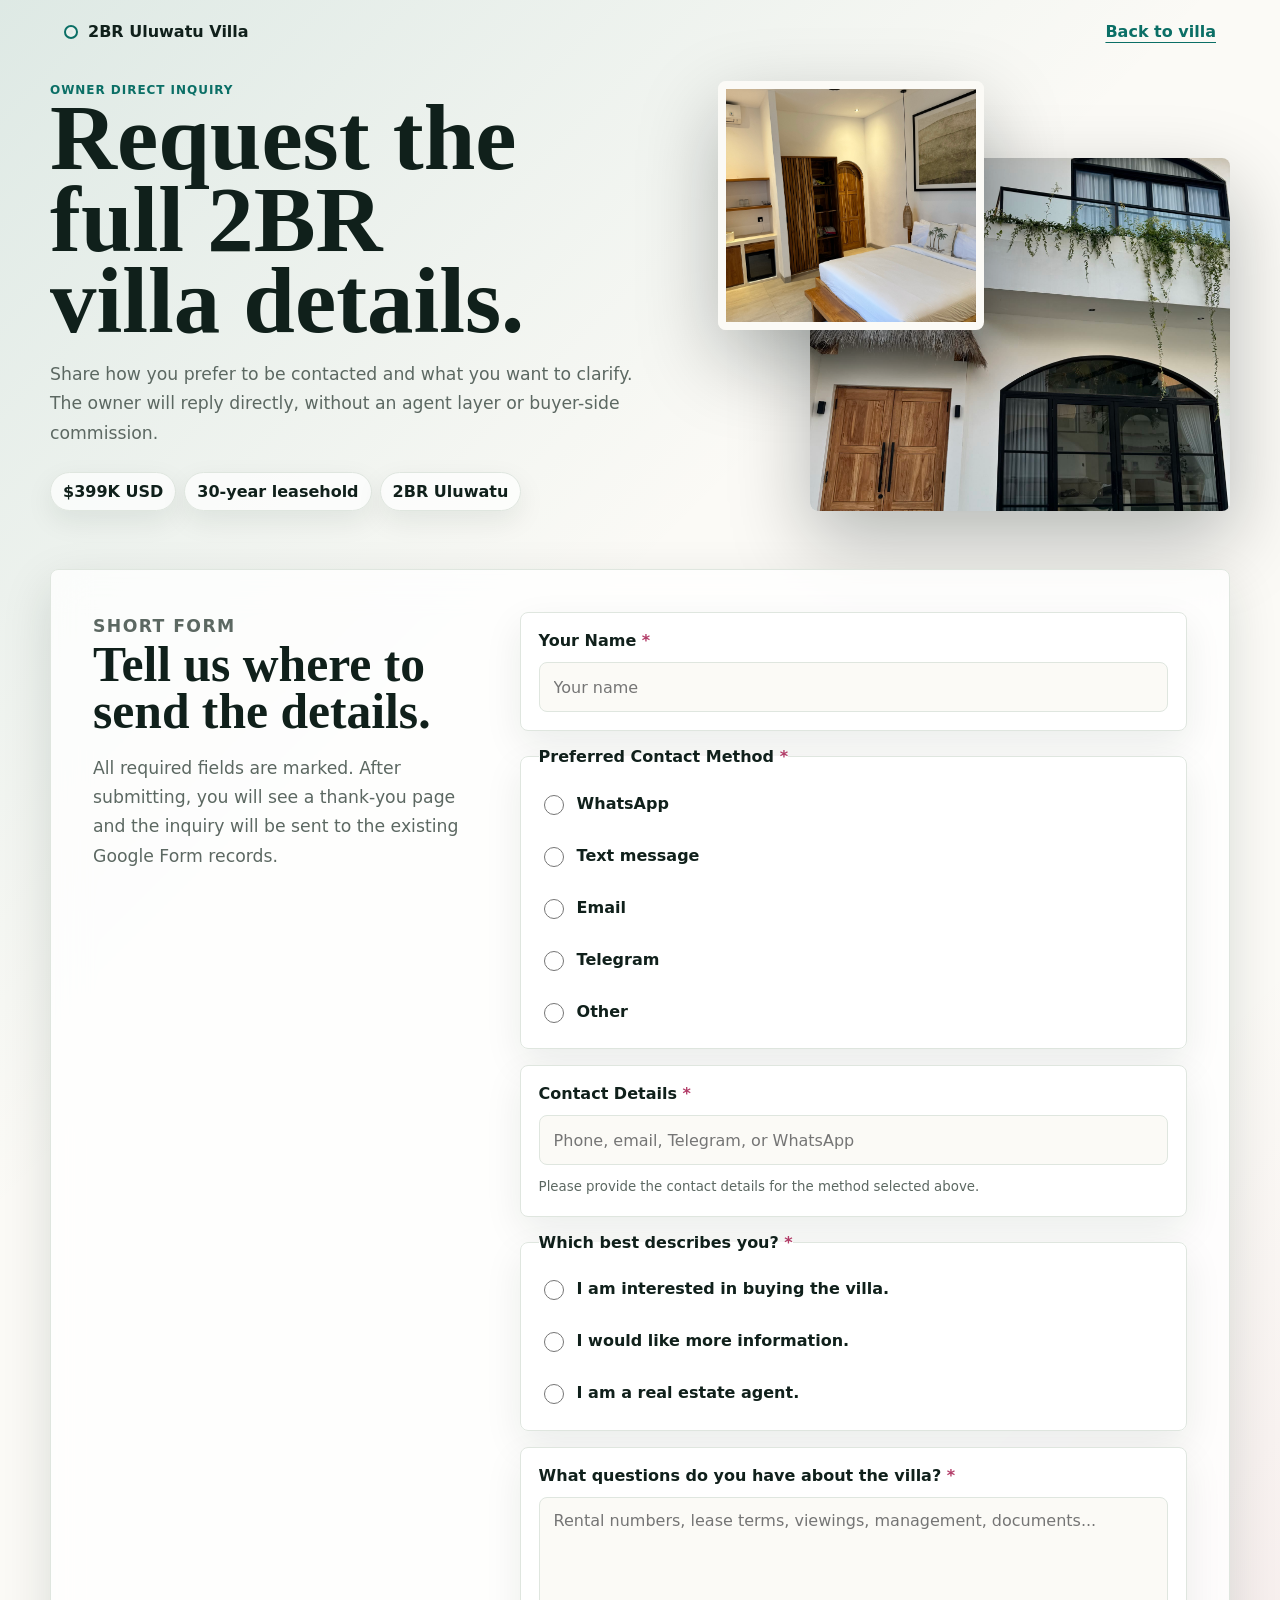
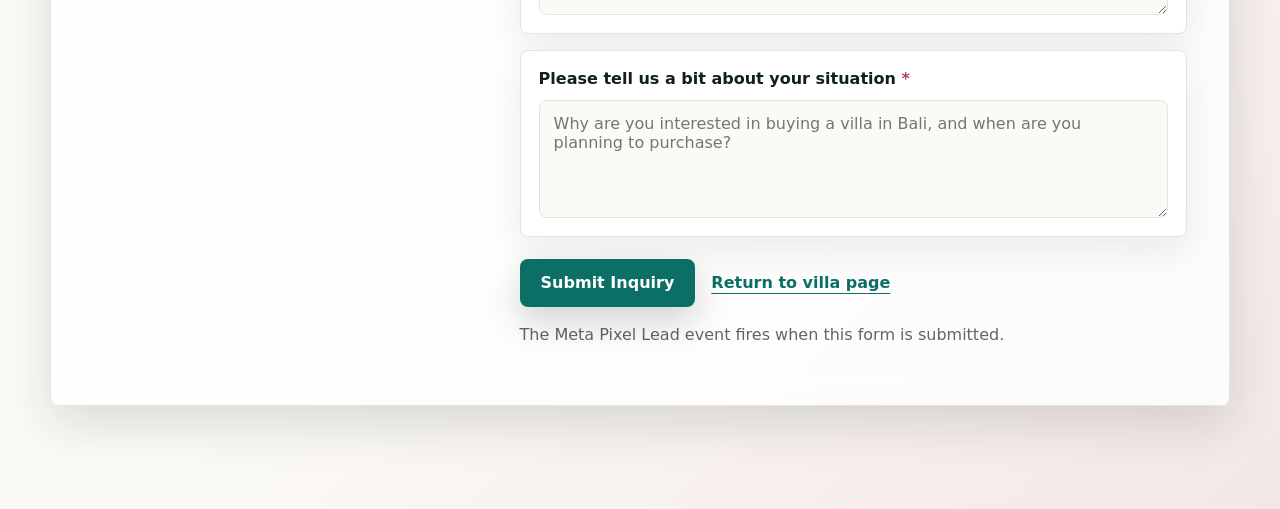
==== inquiry.html @ 570efa14 "Add onsite inquiry form and thank-you page" ====
<!doctype html>
<html lang="en">
  <head>
    <meta charset="utf-8">
    <meta name="viewport" content="width=device-width, initial-scale=1">
    <meta name="description" content="Request direct details for the 2BR Uluwatu leasehold villa.">
    <meta property="og:title" content="Request Details - 2BR Uluwatu Villa">
    <meta property="og:description" content="Send a direct inquiry to the owner of the 2BR Uluwatu villa.">
    <meta property="og:image" content="assets/images/villa-13.jpg">
    <title>Request Details - 2BR Uluwatu Villa</title>
    <!-- Meta Pixel Code -->
    <script>
      !function(f,b,e,v,n,t,s)
      {if(f.fbq)return;n=f.fbq=function(){n.callMethod?
      n.callMethod.apply(n,arguments):n.queue.push(arguments)};
      if(!f._fbq)f._fbq=n;n.push=n;n.loaded=!0;n.version='2.0';
      n.queue=[];t=b.createElement(e);t.async=!0;
      t.src=v;s=b.getElementsByTagName(e)[0];
      s.parentNode.insertBefore(t,s)}(window, document,'script',
      'https://connect.facebook.net/en_US/fbevents.js');
      fbq('init', '901657809668723');
      fbq('track', 'PageView');
    </script>
    <!-- End Meta Pixel Code -->
    <link rel="icon" href="data:image/svg+xml,%3Csvg xmlns='http://www.w3.org/2000/svg' viewBox='0 0 64 64'%3E%3Ccircle cx='32' cy='32' r='28' fill='%230b6f66'/%3E%3Cpath d='M21 37c7-16 23-19 25-19-4 15-12 25-25 19z' fill='%23ffffff'/%3E%3C/svg%3E">
    <link rel="preload" as="image" href="assets/images/villa-13.jpg">
    <link rel="stylesheet" href="styles.css">
  </head>
  <body class="form-page">
    <noscript>
      <img height="1" width="1" style="display:none" src="https://www.facebook.com/tr?id=901657809668723&ev=PageView&noscript=1" alt="">
    </noscript>
    <header class="form-header" aria-label="Inquiry page">
      <a class="brand" href="index.html" aria-label="Back to villa landing">
        <span class="brand-mark" aria-hidden="true"></span>
        <span>2BR Uluwatu Villa</span>
      </a>
      <a class="text-link form-header-link" href="index.html">Back to villa</a>
    </header>

    <main class="inquiry-shell">
      <section class="inquiry-hero" aria-labelledby="inquiry-title">
        <div class="inquiry-copy">
          <p class="section-kicker">Owner direct inquiry</p>
          <h1 id="inquiry-title">Request the full 2BR villa details.</h1>
          <p>Share how you prefer to be contacted and what you want to clarify. The owner will reply directly, without an agent layer or buyer-side commission.</p>
          <div class="inquiry-facts" aria-label="Villa facts">
            <span>$399K USD</span>
            <span>30-year leasehold</span>
            <span>2BR Uluwatu</span>
          </div>
        </div>
        <div class="inquiry-media" aria-hidden="true">
          <img src="assets/images/villa-13.jpg" alt="">
          <img src="assets/images/second-bedroom-suite.jpg" alt="">
        </div>
      </section>

      <section class="inquiry-card" aria-labelledby="form-title">
        <div class="form-intro">
          <p class="section-kicker">Short form</p>
          <h2 id="form-title">Tell us where to send the details.</h2>
          <p>All required fields are marked. After submitting, you will see a thank-you page and the inquiry will be sent to the existing Google Form records.</p>
        </div>

        <form
          class="lead-form"
          id="villaInquiryForm"
          action="https://docs.google.com/forms/d/e/1FAIpQLSfPAmbdOsrtb-st2rsuR32dxa7dJsZbyQLRtzg9UUV_Bygfag/formResponse"
          method="POST"
          target="googleFormTarget"
        >
          <input type="hidden" name="fvv" value="1">
          <input type="hidden" name="pageHistory" value="0">
          <input type="hidden" name="fbzx" value="6039802951152467983">

          <label class="form-field">
            <span>Your Name <b>*</b></span>
            <input type="text" name="entry.2094615768" autocomplete="name" required placeholder="Your name">
          </label>

          <fieldset class="form-field option-field">
            <legend>Preferred Contact Method <b>*</b></legend>
            <label><input type="radio" name="entry.1950450755" value="WhatsApp" required> <span>WhatsApp</span></label>
            <label><input type="radio" name="entry.1950450755" value="Text message"> <span>Text message</span></label>
            <label><input type="radio" name="entry.1950450755" value="Email"> <span>Email</span></label>
            <label><input type="radio" name="entry.1950450755" value="Telegram"> <span>Telegram</span></label>
            <label><input type="radio" name="entry.1950450755" value="Other"> <span>Other</span></label>
          </fieldset>

          <label class="form-field">
            <span>Contact Details <b>*</b></span>
            <input type="text" name="entry.620674297" autocomplete="email tel" required placeholder="Phone, email, Telegram, or WhatsApp">
            <small>Please provide the contact details for the method selected above.</small>
          </label>

          <fieldset class="form-field option-field">
            <legend>Which best describes you? <b>*</b></legend>
            <label><input type="radio" name="entry.636507645" value="I am interested in buying the villa." required> <span>I am interested in buying the villa.</span></label>
            <label><input type="radio" name="entry.636507645" value="I would like more information."> <span>I would like more information.</span></label>
            <label><input type="radio" name="entry.636507645" value="I am a real estate agent."> <span>I am a real estate agent.</span></label>
          </fieldset>

          <label class="form-field">
            <span>What questions do you have about the villa? <b>*</b></span>
            <textarea name="entry.1315042934" required placeholder="Rental numbers, lease terms, viewings, management, documents..."></textarea>
          </label>

          <label class="form-field">
            <span>Please tell us a bit about your situation <b>*</b></span>
            <textarea name="entry.1502474641" required placeholder="Why are you interested in buying a villa in Bali, and when are you planning to purchase?"></textarea>
          </label>

          <div class="form-actions">
            <button class="button button-primary" type="submit">Submit Inquiry</button>
            <a class="text-link" href="index.html">Return to villa page</a>
          </div>
          <p class="form-note">The Meta Pixel Lead event fires when this form is submitted.</p>
        </form>
        <iframe class="hidden-frame" name="googleFormTarget" title="Google Form submission"></iframe>
      </section>
    </main>

    <script src="form.js"></script>
  </body>
</html>
---- styles.css ----
:root {
  --ink: #10201b;
  --muted: #5c6862;
  --paper: #fbfaf6;
  --surface: #ffffff;
  --line: #dfe6df;
  --teal: #0b6f66;
  --teal-dark: #064a45;
  --leaf: #2c6b45;
  --rose: #b23b67;
  --sun: #e4b04a;
  --shadow: 0 18px 50px rgba(16, 32, 27, 0.14);
  --radius: 8px;
  font-family: Inter, ui-sans-serif, system-ui, -apple-system, BlinkMacSystemFont, "Segoe UI", sans-serif;
}

* {
  box-sizing: border-box;
}

html {
  scroll-behavior: smooth;
}

section[id] {
  scroll-margin-top: 88px;
}

body {
  margin: 0;
  color: var(--ink);
  background: var(--paper);
  text-rendering: optimizeLegibility;
}

img {
  display: block;
  max-width: 100%;
}

a {
  color: inherit;
}

button,
input,
textarea {
  font: inherit;
}

.site-header {
  position: fixed;
  inset: 0 0 auto 0;
  z-index: 70;
  display: flex;
  align-items: center;
  justify-content: space-between;
  gap: 24px;
  min-height: 72px;
  padding: 14px clamp(18px, 4vw, 56px);
  color: #fff;
  background: rgba(16, 32, 27, 0.55);
  backdrop-filter: blur(14px);
}

.brand,
.nav-links {
  display: flex;
  align-items: center;
}

.brand {
  gap: 10px;
  font-weight: 800;
  text-decoration: none;
  letter-spacing: 0;
  white-space: nowrap;
}

.brand-mark {
  width: 14px;
  height: 14px;
  border: 2px solid currentColor;
  border-radius: 50%;
  box-shadow: inset 0 0 0 3px rgba(255, 255, 255, 0.3);
}

.nav-links {
  gap: clamp(14px, 2.5vw, 32px);
  font-size: 0.92rem;
}

.nav-links a {
  text-decoration: none;
  opacity: 0.88;
}

.nav-links a:hover,
.nav-links a:focus-visible {
  opacity: 1;
}

.menu-toggle {
  display: none;
  width: 44px;
  height: 44px;
  place-items: center;
  gap: 4px;
  padding: 0;
  border: 1px solid rgba(255, 255, 255, 0.22);
  border-radius: 50%;
  color: inherit;
  background: rgba(255, 255, 255, 0.1);
  cursor: pointer;
}

.menu-toggle span {
  display: block;
  width: 18px;
  height: 2px;
  border-radius: 999px;
  background: currentColor;
  transition: transform 220ms ease, opacity 220ms ease;
}

.hero {
  position: relative;
  min-height: 88svh;
  display: grid;
  align-items: end;
  overflow: hidden;
  color: #fff;
  padding: 120px clamp(18px, 5vw, 72px) clamp(28px, 5vw, 64px);
  isolation: isolate;
}

.hero-image,
.hero-shade {
  position: absolute;
  inset: 0;
  width: 100%;
  height: 100%;
}

.hero-image {
  object-fit: cover;
  object-position: 50% 55%;
  z-index: -2;
}

.hero-shade {
  z-index: -1;
  background: rgba(9, 18, 15, 0.44);
}

.hero-content {
  width: min(720px, 100%);
}

.eyebrow,
.section-kicker,
.fact-label,
.metric span,
.quick-strip span {
  margin: 0;
  text-transform: uppercase;
  letter-spacing: 0.08em;
  font-size: 0.75rem;
  font-weight: 800;
}

.eyebrow {
  color: #d8fff6;
}

.eyebrow.dark,
.section-kicker {
  color: var(--teal);
}

h1,
h2,
p {
  margin-top: 0;
}

h1 {
  max-width: 10ch;
  margin-bottom: 18px;
  font-family: Georgia, "Times New Roman", serif;
  font-size: 8.25rem;
  line-height: 0.88;
  letter-spacing: 0;
}

h2 {
  margin-bottom: 18px;
  font-family: Georgia, "Times New Roman", serif;
  font-size: 4.6rem;
  line-height: 0.95;
  letter-spacing: 0;
}

.hero-copy {
  width: min(620px, 100%);
  margin-bottom: 28px;
  font-size: 1.24rem;
  line-height: 1.55;
  color: rgba(255, 255, 255, 0.9);
}

.hero-actions,
.section-heading,
.hero-panel,
.quick-strip,
.returns-layout,
.contact-band,
.site-footer {
  display: flex;
}

.hero-actions {
  flex-wrap: wrap;
  gap: 12px;
}

.button {
  display: inline-flex;
  min-height: 48px;
  align-items: center;
  justify-content: center;
  border: 1px solid transparent;
  border-radius: var(--radius);
  padding: 13px 20px;
  font-weight: 800;
  text-decoration: none;
  cursor: pointer;
  transition: transform 180ms ease, background 180ms ease, border-color 180ms ease;
}

.button:hover,
.button:focus-visible {
  transform: translateY(-1px);
}

.button-primary {
  background: var(--teal);
  color: #fff;
}

.button-primary:hover,
.button-primary:focus-visible {
  background: var(--teal-dark);
}

.button-secondary {
  color: #fff;
  border-color: rgba(255, 255, 255, 0.58);
  background: rgba(255, 255, 255, 0.12);
}

.hero-panel {
  position: absolute;
  right: clamp(18px, 5vw, 72px);
  bottom: clamp(28px, 5vw, 64px);
  gap: 1px;
  overflow: hidden;
  border: 1px solid rgba(255, 255, 255, 0.18);
  border-radius: var(--radius);
  background: rgba(255, 255, 255, 0.12);
  backdrop-filter: blur(16px);
}

.hero-panel div {
  min-width: 138px;
  padding: 18px;
  background: rgba(16, 32, 27, 0.28);
}

.fact-label {
  display: block;
  margin-bottom: 8px;
  color: rgba(255, 255, 255, 0.68);
}

.hero-panel strong {
  font-size: 1.34rem;
}

.quick-strip {
  width: min(1120px, calc(100% - 36px));
  margin: -1px auto 0;
  display: grid;
  grid-template-columns: repeat(3, minmax(0, 1fr));
  border: 1px solid var(--line);
  border-radius: 0 0 var(--radius) var(--radius);
  background: var(--surface);
  box-shadow: var(--shadow);
}

.quick-strip div {
  padding: 22px clamp(16px, 3vw, 30px);
  border-right: 1px solid var(--line);
}

.quick-strip div:last-child {
  border-right: 0;
}

.quick-strip span {
  display: block;
  margin-bottom: 7px;
  color: var(--muted);
}

.quick-strip strong {
  font-size: 1.28rem;
}

.section {
  width: min(1180px, calc(100% - 36px));
  margin: 0 auto;
  padding: clamp(70px, 10vw, 132px) 0;
}

.intro-grid {
  display: grid;
  grid-template-columns: minmax(0, 0.95fr) minmax(280px, 0.72fr);
  gap: clamp(28px, 6vw, 86px);
  align-items: start;
}

.intro-copy {
  color: var(--muted);
  font-size: 1.08rem;
  line-height: 1.75;
}

.intro-copy p:last-child,
.feature-content p:last-child,
.showcase-copy p:last-child,
.contact-copy p:last-child,
.lead {
  margin-bottom: 0;
}

.feature-band {
  display: grid;
  grid-template-columns: minmax(0, 1.05fr) minmax(320px, 0.95fr);
  align-items: center;
  gap: clamp(26px, 5vw, 76px);
  padding: clamp(28px, 5vw, 64px) clamp(18px, 5vw, 72px);
  background: #edf7f2;
}

.feature-media {
  aspect-ratio: 5 / 4;
  overflow: hidden;
  border-radius: var(--radius);
  box-shadow: var(--shadow);
}

.feature-media img,
.showcase-images img,
.gallery-item img {
  width: 100%;
  height: 100%;
  object-fit: cover;
}

.feature-content {
  max-width: 620px;
}

.feature-content p,
.lead,
.showcase-copy p,
.contact-copy p {
  color: var(--muted);
  font-size: 1.08rem;
  line-height: 1.7;
}

.check-list {
  display: grid;
  gap: 10px;
  margin: 24px 0 0;
  padding: 0;
  list-style: none;
}

.check-list li {
  position: relative;
  padding-left: 28px;
  color: var(--ink);
  font-weight: 700;
}

.check-list li::before {
  content: "";
  position: absolute;
  left: 0;
  top: 0.62em;
  width: 12px;
  height: 2px;
  background: var(--rose);
}

.returns-layout {
  align-items: start;
  justify-content: space-between;
  gap: clamp(28px, 6vw, 80px);
}

.returns-layout > div:first-child {
  flex: 1 1 520px;
}

.metric-grid {
  flex: 0 1 520px;
  display: grid;
  grid-template-columns: repeat(2, minmax(0, 1fr));
  gap: 12px;
}

.metric {
  min-height: 150px;
  padding: 22px;
  border: 1px solid var(--line);
  border-radius: var(--radius);
  background: var(--surface);
}

.metric span {
  display: block;
  margin-bottom: 18px;
  color: var(--muted);
}

.metric strong {
  display: block;
  font-size: 2.15rem;
  line-height: 1;
}

.split-showcase {
  display: grid;
  grid-template-columns: minmax(280px, 0.72fr) minmax(0, 1.2fr);
  gap: clamp(28px, 6vw, 84px);
  align-items: center;
  padding: clamp(28px, 5vw, 64px) clamp(18px, 5vw, 72px) clamp(76px, 11vw, 138px);
}

.showcase-copy {
  max-width: 520px;
}

.showcase-images {
  display: grid;
  grid-template-columns: repeat(2, minmax(0, 1fr));
  gap: 14px;
}

.showcase-images img {
  aspect-ratio: 4 / 5;
  border-radius: var(--radius);
  box-shadow: var(--shadow);
}

.showcase-images img:nth-child(2) {
  margin-top: 56px;
}

.section-heading {
  align-items: end;
  justify-content: space-between;
  gap: 24px;
  margin-bottom: 30px;
}

.section-heading h2 {
  margin-bottom: 0;
}

.text-link {
  color: var(--teal);
  font-weight: 800;
  text-underline-offset: 5px;
}

.gallery-section {
  padding-top: 0;
}

.gallery {
  display: grid;
  grid-template-columns: repeat(4, minmax(0, 1fr));
  grid-auto-flow: dense;
  gap: 12px;
}

.gallery-item {
  display: block;
  min-width: 0;
  aspect-ratio: 1 / 1;
  overflow: hidden;
  border: 0;
  border-radius: var(--radius);
  padding: 0;
  background: #dce8e3;
  cursor: zoom-in;
}

.gallery-item.tall {
  grid-row: span 2;
  aspect-ratio: auto;
}

.gallery-item.wide {
  grid-column: span 2;
  aspect-ratio: 2 / 1;
}

.gallery-item img {
  transition: transform 260ms ease;
}

.gallery-item:hover img,
.gallery-item:focus-visible img {
  transform: scale(1.035);
}

.contact-band {
  align-items: start;
  justify-content: space-between;
  gap: clamp(28px, 6vw, 84px);
  padding: clamp(64px, 9vw, 112px) clamp(18px, 5vw, 72px);
  background: var(--ink);
  color: #fff;
}

.contact-copy {
  max-width: 620px;
}

.contact-copy .section-kicker {
  color: #8fe4d6;
}

.contact-copy p {
  color: rgba(255, 255, 255, 0.76);
}

.site-footer {
  align-items: center;
  justify-content: space-between;
  gap: 16px;
  padding: 28px clamp(18px, 5vw, 72px);
  color: var(--muted);
  background: var(--surface);
}

.site-footer p {
  margin: 0;
}

.site-footer a {
  color: var(--teal);
  font-weight: 800;
}

.lightbox {
  width: min(980px, calc(100% - 28px));
  max-height: calc(100svh - 28px);
  border: 0;
  border-radius: var(--radius);
  padding: 0;
  overflow: hidden;
  background: #07100d;
  color: #fff;
}

.lightbox::backdrop {
  background: rgba(5, 10, 8, 0.82);
}

.lightbox img {
  width: 100%;
  max-height: calc(100svh - 92px);
  object-fit: contain;
  background: #07100d;
}

.lightbox button {
  position: absolute;
  z-index: 2;
  width: 42px;
  height: 42px;
  border: 1px solid rgba(255, 255, 255, 0.3);
  border-radius: 50%;
  color: #fff;
  background: rgba(16, 32, 27, 0.72);
  cursor: pointer;
}

.lightbox-close {
  top: 12px;
  right: 12px;
}

.lightbox-prev,
.lightbox-next {
  top: 50%;
  transform: translateY(-50%);
}

.lightbox-prev {
  left: 12px;
}

.lightbox-next {
  right: 12px;
}

.lightbox-caption {
  margin: 0;
  padding: 14px 18px 18px;
  color: rgba(255, 255, 255, 0.82);
}

.form-page {
  min-height: 100svh;
  background:
    linear-gradient(135deg, rgba(11, 111, 102, 0.12), transparent 36%),
    linear-gradient(315deg, rgba(178, 59, 103, 0.1), transparent 34%),
    var(--paper);
}

.form-header {
  position: relative;
  z-index: 2;
  display: flex;
  align-items: center;
  justify-content: space-between;
  gap: 18px;
  padding: 22px clamp(18px, 5vw, 72px);
  color: var(--ink);
}

.form-header .brand-mark {
  color: var(--teal);
}

.form-header-link {
  white-space: nowrap;
}

.inquiry-shell {
  width: min(1180px, calc(100% - 36px));
  margin: 0 auto;
  padding: 18px 0 clamp(60px, 8vw, 110px);
}

.inquiry-hero {
  display: grid;
  grid-template-columns: minmax(0, 0.92fr) minmax(320px, 0.78fr);
  gap: clamp(24px, 5vw, 72px);
  align-items: end;
  margin-bottom: clamp(28px, 5vw, 58px);
}

.inquiry-copy {
  max-width: 720px;
}

.inquiry-copy h1,
.thanks-card h1 {
  max-width: 11ch;
  color: var(--ink);
  font-size: 5.8rem;
}

.inquiry-copy p:not(.section-kicker),
.form-intro p,
.thanks-card p {
  color: var(--muted);
  font-size: 1.08rem;
  line-height: 1.7;
}

.inquiry-facts {
  display: flex;
  flex-wrap: wrap;
  gap: 8px;
  margin-top: 24px;
}

.inquiry-facts span {
  border: 1px solid var(--line);
  border-radius: 999px;
  padding: 9px 12px;
  color: var(--ink);
  background: rgba(255, 255, 255, 0.72);
  box-shadow: 0 10px 28px rgba(16, 32, 27, 0.08);
  font-weight: 800;
}

.inquiry-media {
  position: relative;
  min-height: 430px;
}

.inquiry-media img {
  position: absolute;
  overflow: hidden;
  border-radius: var(--radius);
  object-fit: cover;
  box-shadow: var(--deep-shadow);
}

.inquiry-media img:first-child {
  right: 0;
  bottom: 0;
  width: 82%;
  height: 82%;
}

.inquiry-media img:last-child {
  top: 0;
  left: 0;
  width: 52%;
  height: 58%;
  border: 8px solid var(--paper);
}

.inquiry-card {
  display: grid;
  grid-template-columns: minmax(260px, 0.45fr) minmax(0, 0.8fr);
  gap: clamp(22px, 4vw, 56px);
  align-items: start;
  border: 1px solid var(--line);
  border-radius: var(--radius);
  padding: clamp(18px, 4vw, 42px);
  background: rgba(255, 255, 255, 0.78);
  box-shadow: var(--shadow);
  backdrop-filter: blur(18px);
}

.form-intro {
  position: sticky;
  top: 96px;
}

.form-intro h2 {
  font-size: 3.1rem;
}

.lead-form {
  display: grid;
  gap: 16px;
}

.form-field {
  display: grid;
  gap: 12px;
  margin: 0;
  border: 1px solid var(--line);
  border-radius: var(--radius);
  padding: 18px;
  background: #fff;
  box-shadow: 0 14px 38px rgba(16, 32, 27, 0.08);
}

.form-field span,
.form-field legend {
  color: var(--ink);
  font-weight: 900;
}

.form-field b {
  color: var(--rose);
}

.form-field small,
.form-note {
  color: var(--muted);
  line-height: 1.55;
}

.form-field input[type="text"],
.form-field textarea {
  width: 100%;
  min-height: 50px;
  border: 1px solid var(--line);
  border-radius: var(--radius);
  padding: 13px 14px;
  color: var(--ink);
  background: #fbfaf6;
  outline: 0;
  transition: border-color 180ms ease, box-shadow 180ms ease, background 180ms ease;
}

.form-field textarea {
  min-height: 118px;
  resize: vertical;
}

.form-field input[type="text"]:focus,
.form-field textarea:focus {
  border-color: rgba(11, 111, 102, 0.62);
  background: #fff;
  box-shadow: 0 0 0 4px rgba(11, 111, 102, 0.12);
}

.option-field {
  gap: 14px;
}

.option-field legend {
  padding: 0;
}

.option-field label {
  display: flex;
  align-items: center;
  gap: 10px;
  min-height: 38px;
  color: var(--muted);
  cursor: pointer;
}

.option-field input {
  width: 20px;
  height: 20px;
  accent-color: var(--teal);
}

.form-actions {
  display: flex;
  flex-wrap: wrap;
  gap: 16px;
  align-items: center;
  margin-top: 6px;
}

.lead-form.is-submitting {
  opacity: 0.78;
}

.lead-form button:disabled {
  cursor: progress;
  background: var(--teal-dark);
}

.hidden-frame {
  position: absolute;
  width: 1px;
  height: 1px;
  border: 0;
  opacity: 0;
  pointer-events: none;
}

.thanks-page {
  display: grid;
  min-height: 100svh;
  place-items: center;
  padding: 18px;
}

.thanks-shell {
  width: min(880px, 100%);
}

.thanks-card {
  position: relative;
  overflow: hidden;
  border-radius: var(--radius);
  padding: clamp(24px, 6vw, 62px);
  color: var(--ink);
  background:
    linear-gradient(135deg, rgba(255, 255, 255, 0.94), rgba(255, 255, 255, 0.76)),
    url("assets/images/villa-06.jpg") center / cover;
  box-shadow: var(--deep-shadow);
}

.thanks-card::before {
  content: "";
  position: absolute;
  inset: 0;
  background: linear-gradient(90deg, rgba(251, 250, 246, 0.98), rgba(251, 250, 246, 0.7));
}

.thanks-card > * {
  position: relative;
  z-index: 1;
}

.thanks-secondary {
  color: var(--teal);
  border-color: rgba(11, 111, 102, 0.34);
  background: rgba(255, 255, 255, 0.58);
}

@media (max-width: 1060px) {
  .hero {
    align-items: center;
  }

  .hero-panel {
    position: relative;
    right: auto;
    bottom: auto;
    margin-top: 32px;
    width: min(680px, 100%);
  }

  .hero-panel div {
    flex: 1 1 0;
    min-width: 0;
  }

  .intro-grid,
  .feature-band,
  .returns-layout,
  .split-showcase,
  .contact-band {
    grid-template-columns: 1fr;
  }

  .returns-layout,
  .contact-band {
    flex-direction: column;
  }

  .returns-layout {
    gap: 20px;
  }

  .returns-layout > div:first-child {
    flex: 0 1 auto;
  }

  .metric-grid {
    width: 100%;
    flex-basis: auto;
  }

  .gallery {
    grid-template-columns: repeat(3, minmax(0, 1fr));
  }

  .inquiry-hero,
  .inquiry-card {
    grid-template-columns: 1fr;
  }

  .form-intro {
    position: static;
  }

  .inquiry-media {
    min-height: 360px;
  }
}

@media (max-width: 760px) {
  .site-header {
    min-height: 64px;
    padding: 12px 16px;
  }

  .nav-links {
    display: none;
  }

  .menu-toggle {
    display: grid;
  }

  .nav-links {
    position: fixed;
    top: 76px;
    right: 12px;
    left: 12px;
    display: grid;
    gap: 4px;
    padding: 10px;
    border: 1px solid rgba(255, 255, 255, 0.14);
    border-radius: var(--radius);
    background: rgba(9, 25, 20, 0.94);
    box-shadow: 0 24px 60px rgba(3, 16, 13, 0.34);
    opacity: 0;
    pointer-events: none;
    transform: translateY(-12px) scale(0.98);
    transform-origin: top center;
    visibility: hidden;
    transition: opacity 180ms ease, transform 180ms ease, visibility 180ms ease;
  }

  .nav-links a {
    padding: 13px 12px;
    border-radius: 8px;
    background: rgba(255, 255, 255, 0.04);
  }

  .nav-links a::after {
    display: none;
  }

  .is-menu-open .nav-links {
    opacity: 1;
    pointer-events: auto;
    transform: translateY(0) scale(1);
    visibility: visible;
  }

  .is-menu-open .menu-toggle span:nth-child(1) {
    transform: translateY(6px) rotate(45deg);
  }

  .is-menu-open .menu-toggle span:nth-child(2) {
    opacity: 0;
  }

  .is-menu-open .menu-toggle span:nth-child(3) {
    transform: translateY(-6px) rotate(-45deg);
  }

  .hero {
    min-height: 86svh;
    padding: 94px 18px 28px;
  }

  .hero-image {
    object-position: 48% 52%;
  }

  h1 {
    font-size: 4.15rem;
  }

  h2 {
    font-size: 2.72rem;
  }

  .hero-copy {
    font-size: 1rem;
  }

  .hero-actions .button {
    width: 100%;
  }

  .hero-panel {
    display: grid;
    grid-template-columns: 1fr;
    gap: 1px;
  }

  .hero-panel div {
    padding: 14px 16px;
  }

  .quick-strip {
    width: calc(100% - 24px);
    grid-template-columns: 1fr;
  }

  .quick-strip div {
    border-right: 0;
    border-bottom: 1px solid var(--line);
  }

  .quick-strip div:last-child {
    border-bottom: 0;
  }

  .section {
    width: calc(100% - 32px);
    padding: 62px 0;
  }

  .feature-band,
  .split-showcase,
  .contact-band {
    padding-right: 16px;
    padding-left: 16px;
  }

  .feature-media {
    aspect-ratio: 4 / 5;
  }

  .metric-grid,
  .showcase-images {
    grid-template-columns: 1fr;
  }

  .showcase-images img:nth-child(2) {
    margin-top: 0;
  }

  .section-heading {
    display: grid;
    align-items: start;
  }

  .gallery {
    grid-template-columns: repeat(2, minmax(0, 1fr));
    gap: 8px;
  }

  .gallery-item.wide,
  .gallery-item.tall {
    grid-column: auto;
    grid-row: auto;
    aspect-ratio: 1 / 1;
  }

  .site-footer {
    display: grid;
  }

  .form-header {
    padding: 16px;
  }

  .inquiry-shell {
    width: calc(100% - 28px);
    padding-top: 8px;
  }

  .inquiry-copy h1,
  .thanks-card h1 {
    font-size: 3.35rem;
  }

  .inquiry-copy p:not(.section-kicker),
  .form-intro p,
  .thanks-card p {
    font-size: 1rem;
  }

  .inquiry-media {
    min-height: 300px;
  }

  .inquiry-media img:first-child {
    width: 88%;
    height: 82%;
  }

  .inquiry-media img:last-child {
    width: 56%;
    height: 52%;
    border-width: 6px;
  }

  .inquiry-card {
    padding: 14px;
  }

  .form-intro h2 {
    font-size: 2.28rem;
  }

  .form-field {
    padding: 15px;
  }

  .form-actions .button,
  .form-actions .text-link {
    width: 100%;
  }

  .thanks-card .hero-actions .button {
    width: 100%;
  }
}

@media (max-width: 340px) {
  .brand {
    font-size: 0.94rem;
  }

  .hero {
    min-height: 88svh;
  }

  .hero-panel strong,
  .quick-strip strong {
    font-size: 1.05rem;
  }

  .metric {
    min-height: 132px;
    padding: 18px;
  }

  .gallery {
    grid-template-columns: 1fr;
  }
}

@media (prefers-reduced-motion: reduce) {
  *,
  *::before,
  *::after {
    scroll-behavior: auto !important;
    transition-duration: 0.01ms !important;
    animation-duration: 0.01ms !important;
    animation-iteration-count: 1 !important;
  }
}

/* Modern visual layer */
:root {
  --deep-shadow: 0 30px 80px rgba(3, 16, 13, 0.28);
}

body {
  overflow-x: hidden;
  background:
    linear-gradient(180deg, #fbfaf6 0%, #f4f1e8 44%, #fbfaf6 100%);
}

.scroll-progress {
  position: fixed;
  inset: 0 0 auto 0;
  z-index: 60;
  height: 3px;
  background: var(--sun);
  transform: scaleX(var(--scroll, 0));
  transform-origin: left center;
}

.site-header {
  border-bottom: 1px solid rgba(255, 255, 255, 0.12);
  transition: min-height 220ms ease, background 220ms ease, box-shadow 220ms ease;
}

.is-scrolled .site-header {
  min-height: 62px;
  background: rgba(16, 32, 27, 0.84);
  box-shadow: 0 18px 48px rgba(3, 16, 13, 0.2);
}

.brand-mark {
  animation: markPulse 3.2s ease-in-out infinite;
}

.nav-links a {
  position: relative;
}

.nav-links a::after {
  content: "";
  position: absolute;
  right: 0;
  bottom: -7px;
  left: 0;
  height: 1px;
  background: currentColor;
  transform: scaleX(0);
  transform-origin: right;
  transition: transform 220ms ease;
}

.nav-links a:hover::after,
.nav-links a:focus-visible::after {
  transform: scaleX(1);
  transform-origin: left;
}

.hero-image {
  object-position: 50% 60%;
  transform: scale(1.05);
  animation: heroDrift 18s ease-out forwards;
}

.hero-shade {
  background:
    linear-gradient(90deg, rgba(7, 16, 13, 0.72) 0%, rgba(7, 16, 13, 0.42) 48%, rgba(7, 16, 13, 0.2) 100%),
    rgba(9, 18, 15, 0.18);
}

.hero-content {
  position: relative;
  z-index: 2;
  animation: heroCopyIn 900ms cubic-bezier(0.2, 0.8, 0.2, 1) both;
}

h1 {
  max-width: 11ch;
  font-size: 8.25rem;
}

h2 {
  font-size: 4.6rem;
}

.hero-copy {
  font-size: 1.24rem;
}

.hero-chips {
  display: flex;
  flex-wrap: wrap;
  gap: 8px;
  margin: 0 0 22px;
}

.hero-chips span {
  border: 1px solid rgba(255, 255, 255, 0.22);
  border-radius: 999px;
  padding: 8px 11px;
  color: rgba(255, 255, 255, 0.86);
  background: rgba(255, 255, 255, 0.1);
  backdrop-filter: blur(14px);
  font-size: 0.84rem;
  font-weight: 800;
}

.button {
  position: relative;
  overflow: hidden;
  box-shadow: 0 14px 34px rgba(3, 16, 13, 0.18);
  transition: transform 220ms ease, background 220ms ease, border-color 220ms ease, box-shadow 220ms ease;
}

.button::after {
  content: "";
  position: absolute;
  inset: 0;
  background: linear-gradient(110deg, transparent 0%, rgba(255, 255, 255, 0.28) 45%, transparent 62%);
  transform: translateX(-120%);
  transition: transform 520ms ease;
}

.button:hover,
.button:focus-visible {
  transform: translateY(-2px);
  box-shadow: 0 20px 48px rgba(3, 16, 13, 0.24);
}

.button:hover::after,
.button:focus-visible::after {
  transform: translateX(120%);
}

.hero-panel {
  box-shadow: var(--deep-shadow);
  animation: panelIn 900ms 180ms cubic-bezier(0.2, 0.8, 0.2, 1) both;
}

.hero-panel strong {
  font-size: 1.42rem;
}

.hero-orbit {
  position: absolute;
  top: 118px;
  right: clamp(18px, 5vw, 72px);
  z-index: 1;
  display: grid;
  gap: 14px;
  pointer-events: none;
}

.hero-orbit img {
  width: 132px;
  aspect-ratio: 4 / 5;
  object-fit: cover;
  border: 1px solid rgba(255, 255, 255, 0.26);
  border-radius: var(--radius);
  box-shadow: var(--deep-shadow);
}

.hero-orbit img:first-child {
  transform: translateX(-28px) rotate(-4deg);
  animation: floatImage 5.6s ease-in-out infinite;
}

.hero-orbit img:last-child {
  transform: rotate(4deg);
  animation: floatImage 6.4s ease-in-out 400ms infinite reverse;
}

.quick-strip {
  transform: translateY(-24px);
}

.quick-strip strong {
  font-size: 1.28rem;
}

.ticker {
  overflow: hidden;
  border-block: 1px solid rgba(16, 32, 27, 0.1);
  background: var(--ink);
  color: #fff;
}

.ticker-track {
  display: flex;
  width: max-content;
  animation: tickerMove 28s linear infinite;
}

.ticker span {
  display: inline-flex;
  align-items: center;
  min-height: 54px;
  padding: 0 28px;
  color: rgba(255, 255, 255, 0.88);
  text-transform: uppercase;
  letter-spacing: 0.08em;
  font-size: 0.78rem;
  font-weight: 900;
  white-space: nowrap;
}

.ticker span::before {
  content: "";
  width: 6px;
  height: 6px;
  margin-right: 28px;
  border-radius: 50%;
  background: var(--sun);
}

.feature-band {
  position: relative;
  overflow: hidden;
}

.feature-band::before {
  content: "";
  position: absolute;
  inset: 0;
  pointer-events: none;
  background-image:
    linear-gradient(rgba(16, 32, 27, 0.07) 1px, transparent 1px),
    linear-gradient(90deg, rgba(16, 32, 27, 0.07) 1px, transparent 1px);
  background-size: 44px 44px;
  -webkit-mask-image: linear-gradient(90deg, black, transparent 72%);
  mask-image: linear-gradient(90deg, black, transparent 72%);
}

.feature-media {
  position: relative;
  aspect-ratio: 4 / 5;
  transform: rotate(-1deg);
}

.feature-media img {
  object-position: center bottom;
  transition: transform 800ms ease;
}

.feature-band:hover .feature-media img {
  transform: scale(1.035);
}

.metric {
  position: relative;
  overflow: hidden;
  transition: transform 220ms ease, box-shadow 220ms ease, border-color 220ms ease;
}

.metric::before {
  content: "";
  position: absolute;
  inset: 0 0 auto 0;
  height: 4px;
  background: var(--sun);
  transform: scaleX(0);
  transform-origin: left;
  transition: transform 280ms ease;
}

.metric:hover {
  transform: translateY(-4px);
  border-color: rgba(11, 111, 102, 0.28);
  box-shadow: var(--shadow);
}

.metric:hover::before {
  transform: scaleX(1);
}

.metric strong {
  font-size: 2.15rem;
}

.showcase-images img {
  transition: transform 320ms ease;
}

.showcase-images img:hover {
  transform: translateY(-6px);
}

.gallery-item {
  position: relative;
  box-shadow: 0 12px 34px rgba(16, 32, 27, 0.1);
  transition: transform 220ms ease, box-shadow 220ms ease;
}

.gallery-item::after {
  content: attr(data-caption);
  position: absolute;
  right: 10px;
  bottom: 10px;
  left: 10px;
  border-radius: var(--radius);
  padding: 9px 10px;
  color: #fff;
  background: rgba(7, 16, 13, 0.62);
  backdrop-filter: blur(12px);
  font-size: 0.82rem;
  font-weight: 800;
  opacity: 0;
  transform: translateY(10px);
  transition: opacity 220ms ease, transform 220ms ease;
}

.gallery-item:hover,
.gallery-item:focus-visible {
  transform: translateY(-3px);
  box-shadow: 0 22px 54px rgba(16, 32, 27, 0.2);
}

.gallery-item:hover::after,
.gallery-item:focus-visible::after {
  opacity: 1;
  transform: translateY(0);
}

.contact-band {
  position: relative;
  overflow: hidden;
}

.contact-band::before {
  content: "";
  position: absolute;
  inset: 0;
  pointer-events: none;
  background-image: linear-gradient(90deg, rgba(255, 255, 255, 0.08) 1px, transparent 1px);
  background-size: 72px 100%;
  opacity: 0.45;
}

.contact-copy,
.contact-card {
  position: relative;
  z-index: 1;
}

.contact-card {
  box-shadow: var(--deep-shadow);
}

.video-band {
  display: grid;
  grid-template-columns: minmax(280px, 0.72fr) minmax(0, 1fr);
  gap: clamp(28px, 6vw, 84px);
  align-items: center;
  padding: clamp(70px, 10vw, 128px) clamp(18px, 5vw, 72px);
  background: var(--surface);
}

.video-copy {
  max-width: 560px;
}

.video-copy p {
  color: var(--muted);
  font-size: 1.08rem;
  line-height: 1.7;
}

.video-frame {
  position: relative;
  overflow: hidden;
  border-radius: var(--radius);
  background: #07100d;
  box-shadow: var(--deep-shadow);
}

.video-frame::before {
  content: "";
  position: absolute;
  inset: 10px;
  z-index: 2;
  pointer-events: none;
  border: 1px solid rgba(255, 255, 255, 0.22);
  border-radius: calc(var(--radius) - 2px);
}

.video-label {
  position: absolute;
  top: 20px;
  left: 20px;
  z-index: 3;
  display: grid;
  gap: 4px;
  padding: 12px 14px;
  border: 1px solid rgba(255, 255, 255, 0.2);
  border-radius: var(--radius);
  color: #fff;
  background: rgba(7, 16, 13, 0.64);
  backdrop-filter: blur(14px);
}

.video-label span {
  color: #8fe4d6;
  text-transform: uppercase;
  letter-spacing: 0.08em;
  font-size: 0.7rem;
  font-weight: 900;
}

.video-label strong {
  font-size: 0.98rem;
}

.video-frame video {
  display: block;
  width: 100%;
  max-height: 760px;
  background: #07100d;
}

.contact-card {
  width: min(500px, 100%);
  display: grid;
  gap: 16px;
  padding: clamp(20px, 3vw, 30px);
  border: 1px solid rgba(255, 255, 255, 0.16);
  border-radius: var(--radius);
  background: rgba(255, 255, 255, 0.08);
}

.contact-card span {
  color: #8fe4d6;
  text-transform: uppercase;
  letter-spacing: 0.08em;
  font-size: 0.75rem;
  font-weight: 900;
}

.contact-card strong {
  color: #fff;
  font-size: 2rem;
  line-height: 1.05;
}

.contact-card p {
  margin: 0;
  color: rgba(255, 255, 255, 0.76);
  line-height: 1.65;
}

.bedroom-layout {
  position: relative;
  overflow: hidden;
  padding: clamp(70px, 10vw, 132px) clamp(18px, 5vw, 72px);
  background: #f3efe5;
}

.bedroom-layout::before {
  content: "";
  position: absolute;
  inset: 0;
  pointer-events: none;
  background:
    linear-gradient(90deg, rgba(16, 32, 27, 0.08) 1px, transparent 1px),
    linear-gradient(rgba(16, 32, 27, 0.06) 1px, transparent 1px);
  background-size: 86px 86px;
  opacity: 0.45;
}

.bedroom-heading {
  position: relative;
  z-index: 1;
  width: min(920px, 100%);
  margin-bottom: clamp(28px, 5vw, 56px);
}

.bedroom-heading p:last-child {
  width: min(640px, 100%);
  color: var(--muted);
  font-size: 1.08rem;
  line-height: 1.7;
}

.bedroom-stage {
  position: relative;
  z-index: 1;
  display: grid;
  grid-template-columns: repeat(2, minmax(0, 1fr));
  gap: clamp(18px, 4vw, 44px);
}

.bedroom-stage::before {
  content: "";
  position: absolute;
  top: 50%;
  right: 18%;
  left: 18%;
  height: 2px;
  background: linear-gradient(90deg, transparent, var(--teal), transparent);
  transform: translateY(-50%);
  opacity: 0.5;
}

.bedroom-card {
  position: relative;
  overflow: hidden;
  min-height: 620px;
  border-radius: var(--radius);
  background: var(--ink);
  box-shadow: var(--deep-shadow);
  transform-style: preserve-3d;
  transition: transform 220ms ease, box-shadow 220ms ease;
}

.bedroom-card:hover {
  box-shadow: 0 38px 90px rgba(3, 16, 13, 0.32);
}

.bedroom-card > img,
.bedroom-photo-pair img {
  width: 100%;
  height: 100%;
  object-fit: cover;
  transition: transform 800ms ease, filter 800ms ease;
}

.bedroom-card:hover > img,
.bedroom-card:hover .bedroom-photo-pair img {
  filter: saturate(1.08);
  transform: scale(1.04);
}

.bedroom-card:hover .bedroom-photo-pair img:last-child {
  transform: rotate(-2deg) scale(1.04);
}

.bedroom-photo-pair {
  position: absolute;
  inset: 0;
}

.bedroom-photo-pair img {
  position: absolute;
  min-width: 0;
  min-height: 0;
}

.bedroom-photo-pair img:first-child {
  inset: 0;
  object-position: 54% 58%;
}

.bedroom-photo-pair img:last-child {
  top: 18px;
  left: 18px;
  z-index: 1;
  width: min(42%, 240px);
  height: 32%;
  border: 1px solid rgba(255, 255, 255, 0.42);
  border-radius: 10px;
  box-shadow: 0 22px 55px rgba(3, 16, 13, 0.38);
  object-position: 32% 50%;
  transform: rotate(-2deg);
}

.bedroom-card::after {
  content: "";
  position: absolute;
  inset: 0;
  background: linear-gradient(180deg, transparent 26%, rgba(7, 16, 13, 0.84));
}

.bedroom-card-copy {
  position: absolute;
  right: 18px;
  bottom: 18px;
  left: 18px;
  z-index: 1;
  display: grid;
  gap: 9px;
  padding: 18px;
  border: 1px solid rgba(255, 255, 255, 0.18);
  border-radius: var(--radius);
  color: #fff;
  background: rgba(7, 16, 13, 0.58);
  backdrop-filter: blur(16px);
  transform: translateZ(28px);
}

.bedroom-card-copy span,
.deal-step span {
  color: #8fe4d6;
  text-transform: uppercase;
  letter-spacing: 0.08em;
  font-size: 0.72rem;
  font-weight: 900;
}

.bedroom-card-copy strong {
  font-family: Georgia, "Times New Roman", serif;
  font-size: 2.1rem;
  line-height: 1;
}

.bedroom-card-copy p {
  margin: 0;
  color: rgba(255, 255, 255, 0.78);
  line-height: 1.55;
}

.annex-suite {
  margin-top: 74px;
}

.deal-flow {
  position: relative;
  overflow: hidden;
  display: grid;
  grid-template-columns: minmax(280px, 0.72fr) minmax(0, 1.25fr);
  gap: clamp(28px, 6vw, 84px);
  padding: clamp(70px, 10vw, 128px) clamp(18px, 5vw, 72px);
  background: var(--ink);
  color: #fff;
}

.deal-flow::before {
  content: "";
  position: absolute;
  inset: 0;
  pointer-events: none;
  background:
    linear-gradient(115deg, rgba(228, 176, 74, 0.12), transparent 32%),
    linear-gradient(90deg, rgba(255, 255, 255, 0.07) 1px, transparent 1px);
  background-size: auto, 76px 100%;
}

.deal-flow-copy,
.deal-steps {
  position: relative;
  z-index: 1;
}

.deal-flow .section-kicker {
  color: #8fe4d6;
}

.deal-flow h2 {
  margin-bottom: 0;
}

.deal-steps {
  display: grid;
  gap: 14px;
}

.deal-step {
  position: relative;
  overflow: hidden;
  display: grid;
  gap: 10px;
  min-height: 170px;
  padding: 24px;
  border: 1px solid rgba(255, 255, 255, 0.14);
  border-radius: var(--radius);
  background: rgba(255, 255, 255, 0.07);
  backdrop-filter: blur(14px);
  transform-style: preserve-3d;
  transition: transform 220ms ease, border-color 220ms ease, background 220ms ease;
}

.deal-step::before {
  content: "";
  position: absolute;
  inset: 0 auto 0 0;
  width: 4px;
  background: var(--sun);
  transform: scaleY(0);
  transform-origin: top;
  transition: transform 320ms ease;
}

.deal-step:hover {
  border-color: rgba(143, 228, 214, 0.36);
  background: rgba(255, 255, 255, 0.1);
}

.deal-step:hover::before {
  transform: scaleY(1);
}

.deal-step strong {
  font-size: 1.35rem;
  line-height: 1.1;
  transform: translateZ(22px);
}

.deal-step p {
  margin: 0;
  color: rgba(255, 255, 255, 0.72);
  line-height: 1.6;
  transform: translateZ(18px);
}

[data-tilt] {
  will-change: transform;
}

.lightbox {
  animation: lightboxIn 220ms ease both;
}

.lightbox button {
  transition: transform 180ms ease, background 180ms ease;
}

.lightbox button:hover,
.lightbox button:focus-visible {
  transform: scale(1.05);
  background: rgba(11, 111, 102, 0.84);
}

.lightbox-prev:hover,
.lightbox-prev:focus-visible,
.lightbox-next:hover,
.lightbox-next:focus-visible {
  transform: translateY(-50%) scale(1.05);
}

.mobile-sticky-cta {
  position: fixed;
  right: 14px;
  bottom: 14px;
  left: 14px;
  z-index: 30;
  display: none;
  min-height: 52px;
  align-items: center;
  justify-content: center;
  border-radius: var(--radius);
  color: #fff;
  background: var(--teal);
  box-shadow: 0 18px 48px rgba(3, 16, 13, 0.32);
  font-weight: 900;
  text-decoration: none;
  opacity: 0;
  pointer-events: none;
  transform: translateY(120%);
  transition: opacity 220ms ease, transform 220ms ease;
}

.js-enabled .reveal {
  opacity: 0;
  transform: translateY(28px);
  transition: opacity 700ms ease var(--reveal-delay, 0ms), transform 700ms ease var(--reveal-delay, 0ms);
}

.js-enabled .reveal.is-visible {
  opacity: 1;
  transform: translateY(0);
}

.quick-strip.reveal.is-visible {
  transform: translateY(-24px);
}

.is-scrolled .mobile-sticky-cta {
  opacity: 1;
  pointer-events: auto;
  transform: translateY(0);
}

.is-sticky-hidden .mobile-sticky-cta {
  opacity: 0;
  pointer-events: none;
  transform: translateY(120%);
}

@keyframes heroDrift {
  from {
    transform: scale(1.08);
  }
  to {
    transform: scale(1.01);
  }
}

@keyframes heroCopyIn {
  from {
    opacity: 0;
    transform: translateY(24px);
  }
  to {
    opacity: 1;
    transform: translateY(0);
  }
}

@keyframes panelIn {
  from {
    opacity: 0;
    transform: translateY(18px);
  }
  to {
    opacity: 1;
    transform: translateY(0);
  }
}

@keyframes floatImage {
  0%,
  100% {
    translate: 0 0;
  }
  50% {
    translate: 0 -12px;
  }
}

@keyframes tickerMove {
  from {
    transform: translateX(0);
  }
  to {
    transform: translateX(-50%);
  }
}

@keyframes markPulse {
  0%,
  100% {
    box-shadow: inset 0 0 0 3px rgba(255, 255, 255, 0.3), 0 0 0 0 rgba(228, 176, 74, 0);
  }
  50% {
    box-shadow: inset 0 0 0 3px rgba(255, 255, 255, 0.3), 0 0 0 7px rgba(228, 176, 74, 0.18);
  }
}

@keyframes lightboxIn {
  from {
    opacity: 0;
    transform: scale(0.98);
  }
  to {
    opacity: 1;
    transform: scale(1);
  }
}

@media (max-width: 1060px) {
  h1 {
    font-size: 6rem;
  }

  h2 {
    font-size: 3.7rem;
  }

  .hero-orbit {
    display: none;
  }
}

@media (max-width: 760px) {
  .hero {
    padding: 92px 18px 32px;
  }

  h1 {
    font-size: 4.15rem;
  }

  h2 {
    font-size: 2.72rem;
  }

  .hero-chips span {
    font-size: 0.78rem;
  }

  .ticker span {
    min-height: 48px;
    padding: 0 20px;
  }

  .site-footer {
    padding-bottom: 86px;
  }

  .mobile-sticky-cta {
    display: flex;
  }
}

@media (max-width: 340px) {
  h1 {
    font-size: 3.45rem;
  }

  h2 {
    font-size: 2.28rem;
  }
}

@media (prefers-reduced-motion: reduce) {
  .hero-image,
  .brand-mark,
  .ticker-track,
  .hero-orbit img {
    animation: none !important;
  }

  .js-enabled .reveal {
    opacity: 1;
    transform: none;
  }
}

@media (max-width: 1060px) {
  .video-band {
    grid-template-columns: 1fr;
  }

  .bedroom-stage,
  .deal-flow {
    grid-template-columns: 1fr;
  }

  .bedroom-stage::before {
    top: 12%;
    right: auto;
    bottom: 12%;
    left: 50%;
    width: 2px;
    height: auto;
    transform: translateX(-50%);
    background: linear-gradient(180deg, transparent, var(--teal), transparent);
  }

  .annex-suite {
    margin-top: 0;
  }
}

@media (max-width: 760px) {
  .bedroom-layout,
  .deal-flow {
    padding-right: 16px;
    padding-left: 16px;
  }

  .bedroom-heading {
    margin-bottom: 24px;
  }

  .bedroom-card {
    min-height: 520px;
  }

  .bedroom-photo-pair {
    display: block;
  }

  .bedroom-photo-pair img:last-child {
    top: 14px;
    left: 14px;
    width: 38%;
    height: 28%;
  }

  .bedroom-card-copy {
    right: 12px;
    bottom: 12px;
    left: 12px;
    padding: 14px;
  }

  .bedroom-card-copy strong {
    font-size: 1.62rem;
  }

  .deal-step {
    min-height: 150px;
    padding: 18px;
  }

  .video-band {
    padding-right: 16px;
    padding-left: 16px;
  }

  .video-frame video {
    max-height: 78svh;
  }

  .contact-card {
    padding: 18px;
  }

  .contact-card strong {
    font-size: 1.55rem;
  }
}

@media (max-width: 420px) {
  .bedroom-card {
    min-height: 470px;
  }
}
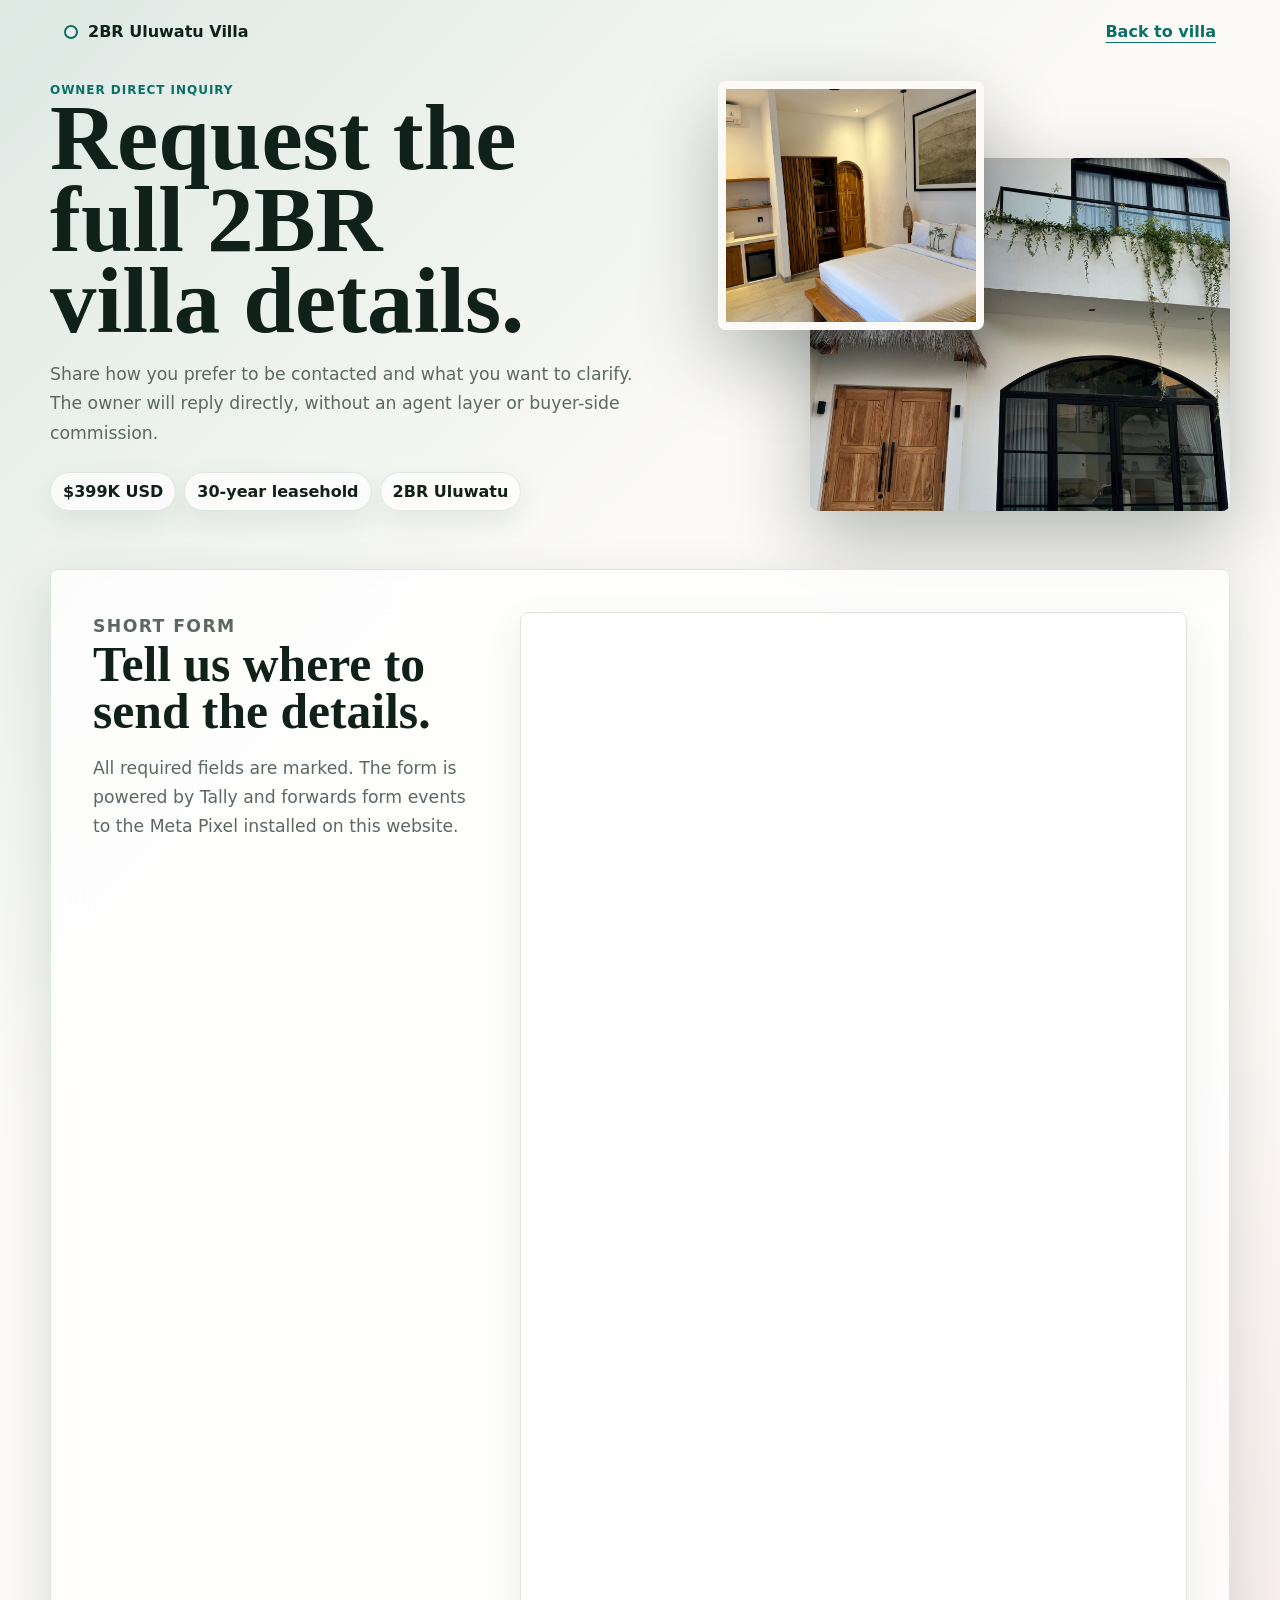
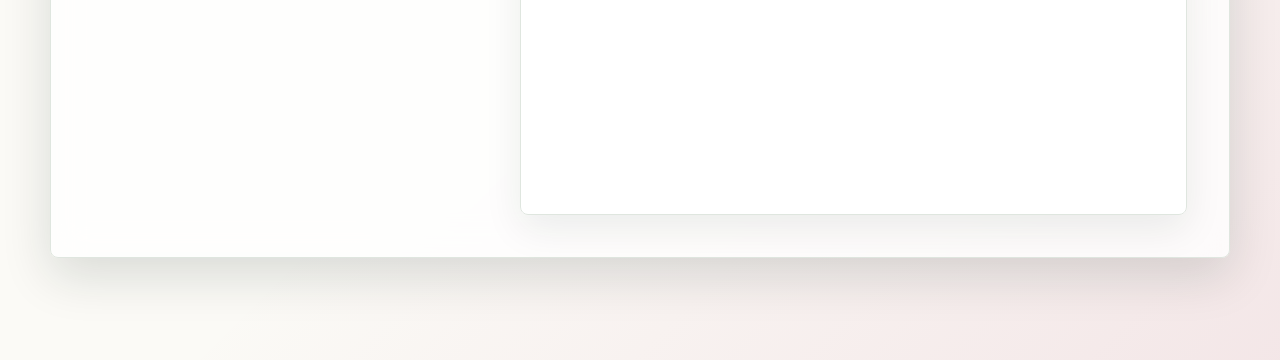
==== commit 6f7a7c3a: "Embed Tally inquiry form" ====
--- a/inquiry.html
+++ b/inquiry.html
@@ -25,6 +25,7 @@
     <link rel="icon" href="data:image/svg+xml,%3Csvg xmlns='http://www.w3.org/2000/svg' viewBox='0 0 64 64'%3E%3Ccircle cx='32' cy='32' r='28' fill='%230b6f66'/%3E%3Cpath d='M21 37c7-16 23-19 25-19-4 15-12 25-25 19z' fill='%23ffffff'/%3E%3C/svg%3E">
     <link rel="preload" as="image" href="assets/images/villa-13.jpg">
     <link rel="stylesheet" href="styles.css">
+    <script src="https://tally.so/widgets/embed.js"></script>
   </head>
   <body class="form-page">
     <noscript>
@@ -60,64 +61,21 @@
         <div class="form-intro">
           <p class="section-kicker">Short form</p>
           <h2 id="form-title">Tell us where to send the details.</h2>
-          <p>All required fields are marked. After submitting, you will see a thank-you page and the inquiry will be sent to the existing Google Form records.</p>
+          <p>All required fields are marked. The form is powered by Tally and forwards form events to the Meta Pixel installed on this website.</p>
         </div>
 
-        <form
-          class="lead-form"
-          id="villaInquiryForm"
-          action="https://docs.google.com/forms/d/e/1FAIpQLSfPAmbdOsrtb-st2rsuR32dxa7dJsZbyQLRtzg9UUV_Bygfag/formResponse"
-          method="POST"
-          target="googleFormTarget"
-        >
-          <input type="hidden" name="fvv" value="1">
-          <input type="hidden" name="pageHistory" value="0">
-          <input type="hidden" name="fbzx" value="6039802951152467983">
-
-          <label class="form-field">
-            <span>Your Name <b>*</b></span>
-            <input type="text" name="entry.2094615768" autocomplete="name" required placeholder="Your name">
-          </label>
-
-          <fieldset class="form-field option-field">
-            <legend>Preferred Contact Method <b>*</b></legend>
-            <label><input type="radio" name="entry.1950450755" value="WhatsApp" required> <span>WhatsApp</span></label>
-            <label><input type="radio" name="entry.1950450755" value="Text message"> <span>Text message</span></label>
-            <label><input type="radio" name="entry.1950450755" value="Email"> <span>Email</span></label>
-            <label><input type="radio" name="entry.1950450755" value="Telegram"> <span>Telegram</span></label>
-            <label><input type="radio" name="entry.1950450755" value="Other"> <span>Other</span></label>
-          </fieldset>
-
-          <label class="form-field">
-            <span>Contact Details <b>*</b></span>
-            <input type="text" name="entry.620674297" autocomplete="email tel" required placeholder="Phone, email, Telegram, or WhatsApp">
-            <small>Please provide the contact details for the method selected above.</small>
-          </label>
-
-          <fieldset class="form-field option-field">
-            <legend>Which best describes you? <b>*</b></legend>
-            <label><input type="radio" name="entry.636507645" value="I am interested in buying the villa." required> <span>I am interested in buying the villa.</span></label>
-            <label><input type="radio" name="entry.636507645" value="I would like more information."> <span>I would like more information.</span></label>
-            <label><input type="radio" name="entry.636507645" value="I am a real estate agent."> <span>I am a real estate agent.</span></label>
-          </fieldset>
-
-          <label class="form-field">
-            <span>What questions do you have about the villa? <b>*</b></span>
-            <textarea name="entry.1315042934" required placeholder="Rental numbers, lease terms, viewings, management, documents..."></textarea>
-          </label>
-
-          <label class="form-field">
-            <span>Please tell us a bit about your situation <b>*</b></span>
-            <textarea name="entry.1502474641" required placeholder="Why are you interested in buying a villa in Bali, and when are you planning to purchase?"></textarea>
-          </label>
-
-          <div class="form-actions">
-            <button class="button button-primary" type="submit">Submit Inquiry</button>
-            <a class="text-link" href="index.html">Return to villa page</a>
-          </div>
-          <p class="form-note">The Meta Pixel Lead event fires when this form is submitted.</p>
-        </form>
-        <iframe class="hidden-frame" name="googleFormTarget" title="Google Form submission"></iframe>
+        <div class="tally-panel">
+          <iframe
+            data-tally-src="https://tally.so/embed/q4Xk6G?alignLeft=1&hideTitle=1&transparentBackground=1&dynamicHeight=1&formEventsForwarding=1"
+            loading="lazy"
+            width="100%"
+            height="1201"
+            frameborder="0"
+            marginheight="0"
+            marginwidth="0"
+            title="Bali Villa Inquiry"
+          ></iframe>
+        </div>
       </section>
     </main>
 
--- a/styles.css
+++ b/styles.css
@@ -755,110 +755,19 @@
   font-size: 3.1rem;
 }
 
-.lead-form {
-  display: grid;
-  gap: 16px;
-}
-
-.form-field {
-  display: grid;
-  gap: 12px;
-  margin: 0;
+.tally-panel {
+  overflow: hidden;
   border: 1px solid var(--line);
   border-radius: var(--radius);
-  padding: 18px;
-  background: #fff;
+  background: rgba(255, 255, 255, 0.84);
   box-shadow: 0 14px 38px rgba(16, 32, 27, 0.08);
 }
 
-.form-field span,
-.form-field legend {
-  color: var(--ink);
-  font-weight: 900;
-}
-
-.form-field b {
-  color: var(--rose);
-}
-
-.form-field small,
-.form-note {
-  color: var(--muted);
-  line-height: 1.55;
-}
-
-.form-field input[type="text"],
-.form-field textarea {
+.tally-panel iframe {
+  display: block;
   width: 100%;
-  min-height: 50px;
-  border: 1px solid var(--line);
-  border-radius: var(--radius);
-  padding: 13px 14px;
-  color: var(--ink);
-  background: #fbfaf6;
-  outline: 0;
-  transition: border-color 180ms ease, box-shadow 180ms ease, background 180ms ease;
-}
-
-.form-field textarea {
-  min-height: 118px;
-  resize: vertical;
-}
-
-.form-field input[type="text"]:focus,
-.form-field textarea:focus {
-  border-color: rgba(11, 111, 102, 0.62);
-  background: #fff;
-  box-shadow: 0 0 0 4px rgba(11, 111, 102, 0.12);
-}
-
-.option-field {
-  gap: 14px;
-}
-
-.option-field legend {
-  padding: 0;
-}
-
-.option-field label {
-  display: flex;
-  align-items: center;
-  gap: 10px;
-  min-height: 38px;
-  color: var(--muted);
-  cursor: pointer;
-}
-
-.option-field input {
-  width: 20px;
-  height: 20px;
-  accent-color: var(--teal);
-}
-
-.form-actions {
-  display: flex;
-  flex-wrap: wrap;
-  gap: 16px;
-  align-items: center;
-  margin-top: 6px;
-}
-
-.lead-form.is-submitting {
-  opacity: 0.78;
-}
-
-.lead-form button:disabled {
-  cursor: progress;
-  background: var(--teal-dark);
-}
-
-.hidden-frame {
-  position: absolute;
-  width: 1px;
-  height: 1px;
+  min-height: 980px;
   border: 0;
-  opacity: 0;
-  pointer-events: none;
 }
 
 .thanks-page {
@@ -1165,13 +1074,8 @@
     font-size: 2.28rem;
   }
 
-  .form-field {
-    padding: 15px;
-  }
-
-  .form-actions .button,
-  .form-actions .text-link {
-    width: 100%;
+  .tally-panel iframe {
+    min-height: 1120px;
   }
 
   .thanks-card .hero-actions .button {
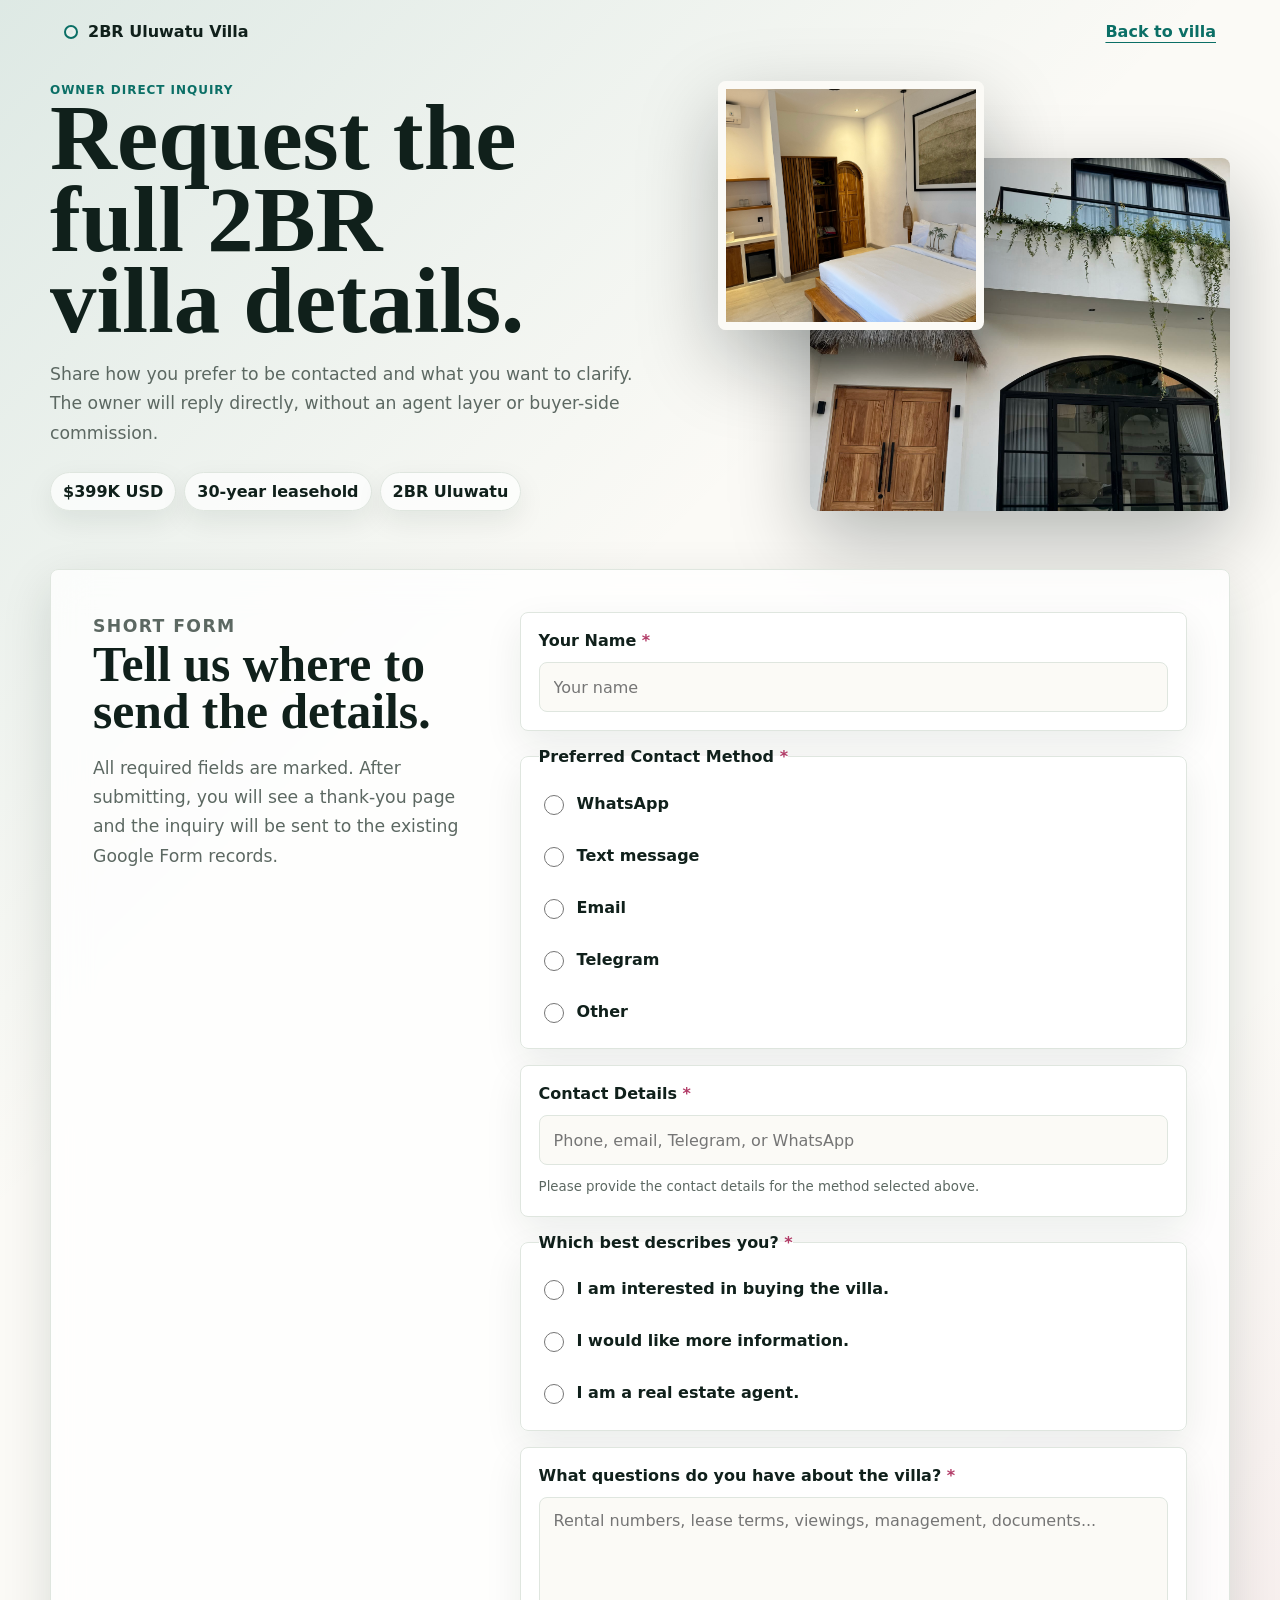
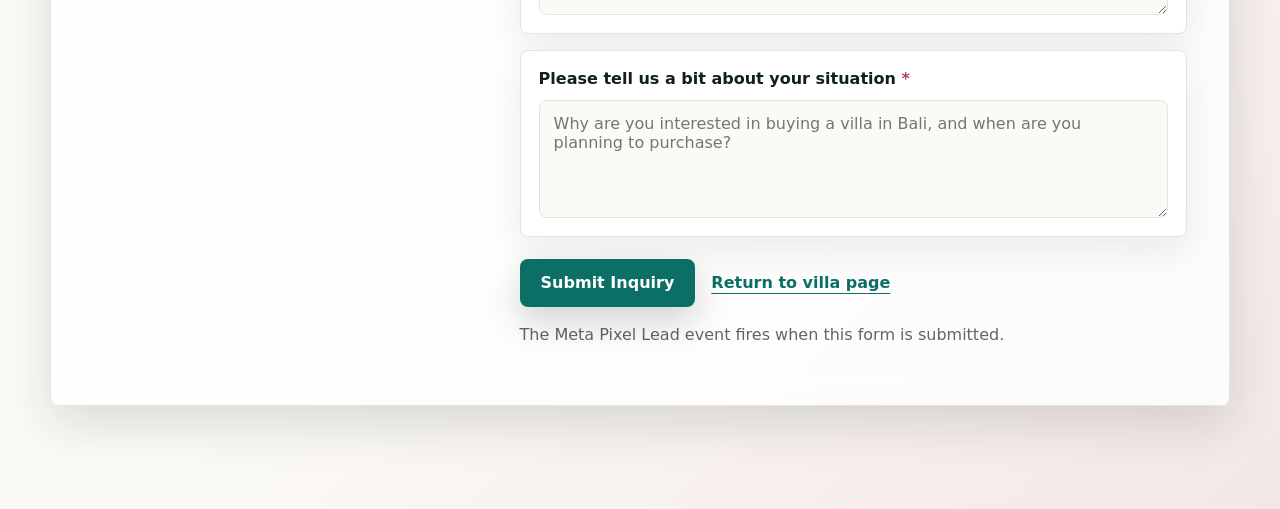
==== commit 47751e94: "Restore onsite inquiry form" ====
--- a/inquiry.html
+++ b/inquiry.html
@@ -25,7 +25,6 @@
     <link rel="icon" href="data:image/svg+xml,%3Csvg xmlns='http://www.w3.org/2000/svg' viewBox='0 0 64 64'%3E%3Ccircle cx='32' cy='32' r='28' fill='%230b6f66'/%3E%3Cpath d='M21 37c7-16 23-19 25-19-4 15-12 25-25 19z' fill='%23ffffff'/%3E%3C/svg%3E">
     <link rel="preload" as="image" href="assets/images/villa-13.jpg">
     <link rel="stylesheet" href="styles.css">
-    <script src="https://tally.so/widgets/embed.js"></script>
   </head>
   <body class="form-page">
     <noscript>
@@ -61,21 +60,64 @@
         <div class="form-intro">
           <p class="section-kicker">Short form</p>
           <h2 id="form-title">Tell us where to send the details.</h2>
-          <p>All required fields are marked. The form is powered by Tally and forwards form events to the Meta Pixel installed on this website.</p>
+          <p>All required fields are marked. After submitting, you will see a thank-you page and the inquiry will be sent to the existing Google Form records.</p>
         </div>
 
-        <div class="tally-panel">
-          <iframe
-            data-tally-src="https://tally.so/embed/q4Xk6G?alignLeft=1&hideTitle=1&transparentBackground=1&dynamicHeight=1&formEventsForwarding=1"
-            loading="lazy"
-            width="100%"
-            height="1201"
-            frameborder="0"
-            marginheight="0"
-            marginwidth="0"
-            title="Bali Villa Inquiry"
-          ></iframe>
-        </div>
+        <form
+          class="lead-form"
+          id="villaInquiryForm"
+          action="https://docs.google.com/forms/d/e/1FAIpQLSfPAmbdOsrtb-st2rsuR32dxa7dJsZbyQLRtzg9UUV_Bygfag/formResponse"
+          method="POST"
+          target="googleFormTarget"
+        >
+          <input type="hidden" name="fvv" value="1">
+          <input type="hidden" name="pageHistory" value="0">
+          <input type="hidden" name="fbzx" value="6039802951152467983">
+
+          <label class="form-field">
+            <span>Your Name <b>*</b></span>
+            <input type="text" name="entry.2094615768" autocomplete="name" required placeholder="Your name">
+          </label>
+
+          <fieldset class="form-field option-field">
+            <legend>Preferred Contact Method <b>*</b></legend>
+            <label><input type="radio" name="entry.1950450755" value="WhatsApp" required> <span>WhatsApp</span></label>
+            <label><input type="radio" name="entry.1950450755" value="Text message"> <span>Text message</span></label>
+            <label><input type="radio" name="entry.1950450755" value="Email"> <span>Email</span></label>
+            <label><input type="radio" name="entry.1950450755" value="Telegram"> <span>Telegram</span></label>
+            <label><input type="radio" name="entry.1950450755" value="Other"> <span>Other</span></label>
+          </fieldset>
+
+          <label class="form-field">
+            <span>Contact Details <b>*</b></span>
+            <input type="text" name="entry.620674297" autocomplete="email tel" required placeholder="Phone, email, Telegram, or WhatsApp">
+            <small>Please provide the contact details for the method selected above.</small>
+          </label>
+
+          <fieldset class="form-field option-field">
+            <legend>Which best describes you? <b>*</b></legend>
+            <label><input type="radio" name="entry.636507645" value="I am interested in buying the villa." required> <span>I am interested in buying the villa.</span></label>
+            <label><input type="radio" name="entry.636507645" value="I would like more information."> <span>I would like more information.</span></label>
+            <label><input type="radio" name="entry.636507645" value="I am a real estate agent."> <span>I am a real estate agent.</span></label>
+          </fieldset>
+
+          <label class="form-field">
+            <span>What questions do you have about the villa? <b>*</b></span>
+            <textarea name="entry.1315042934" required placeholder="Rental numbers, lease terms, viewings, management, documents..."></textarea>
+          </label>
+
+          <label class="form-field">
+            <span>Please tell us a bit about your situation <b>*</b></span>
+            <textarea name="entry.1502474641" required placeholder="Why are you interested in buying a villa in Bali, and when are you planning to purchase?"></textarea>
+          </label>
+
+          <div class="form-actions">
+            <button class="button button-primary" type="submit">Submit Inquiry</button>
+            <a class="text-link" href="index.html">Return to villa page</a>
+          </div>
+          <p class="form-note">The Meta Pixel Lead event fires when this form is submitted.</p>
+        </form>
+        <iframe class="hidden-frame" name="googleFormTarget" title="Google Form submission"></iframe>
       </section>
     </main>
 
--- a/styles.css
+++ b/styles.css
@@ -755,19 +755,110 @@
   font-size: 3.1rem;
 }
 
-.tally-panel {
-  overflow: hidden;
+.lead-form {
+  display: grid;
+  gap: 16px;
+}
+
+.form-field {
+  display: grid;
+  gap: 12px;
+  margin: 0;
   border: 1px solid var(--line);
   border-radius: var(--radius);
-  background: rgba(255, 255, 255, 0.84);
+  padding: 18px;
+  background: #fff;
   box-shadow: 0 14px 38px rgba(16, 32, 27, 0.08);
 }
 
-.tally-panel iframe {
-  display: block;
+.form-field span,
+.form-field legend {
+  color: var(--ink);
+  font-weight: 900;
+}
+
+.form-field b {
+  color: var(--rose);
+}
+
+.form-field small,
+.form-note {
+  color: var(--muted);
+  line-height: 1.55;
+}
+
+.form-field input[type="text"],
+.form-field textarea {
   width: 100%;
-  min-height: 980px;
+  min-height: 50px;
+  border: 1px solid var(--line);
+  border-radius: var(--radius);
+  padding: 13px 14px;
+  color: var(--ink);
+  background: #fbfaf6;
+  outline: 0;
+  transition: border-color 180ms ease, box-shadow 180ms ease, background 180ms ease;
+}
+
+.form-field textarea {
+  min-height: 118px;
+  resize: vertical;
+}
+
+.form-field input[type="text"]:focus,
+.form-field textarea:focus {
+  border-color: rgba(11, 111, 102, 0.62);
+  background: #fff;
+  box-shadow: 0 0 0 4px rgba(11, 111, 102, 0.12);
+}
+
+.option-field {
+  gap: 14px;
+}
+
+.option-field legend {
+  padding: 0;
+}
+
+.option-field label {
+  display: flex;
+  align-items: center;
+  gap: 10px;
+  min-height: 38px;
+  color: var(--muted);
+  cursor: pointer;
+}
+
+.option-field input {
+  width: 20px;
+  height: 20px;
+  accent-color: var(--teal);
+}
+
+.form-actions {
+  display: flex;
+  flex-wrap: wrap;
+  gap: 16px;
+  align-items: center;
+  margin-top: 6px;
+}
+
+.lead-form.is-submitting {
+  opacity: 0.78;
+}
+
+.lead-form button:disabled {
+  cursor: progress;
+  background: var(--teal-dark);
+}
+
+.hidden-frame {
+  position: absolute;
+  width: 1px;
+  height: 1px;
   border: 0;
+  opacity: 0;
+  pointer-events: none;
 }
 
 .thanks-page {
@@ -1074,8 +1165,13 @@
     font-size: 2.28rem;
   }
 
-  .tally-panel iframe {
-    min-height: 1120px;
+  .form-field {
+    padding: 15px;
+  }
+
+  .form-actions .button,
+  .form-actions .text-link {
+    width: 100%;
   }
 
   .thanks-card .hero-actions .button {
